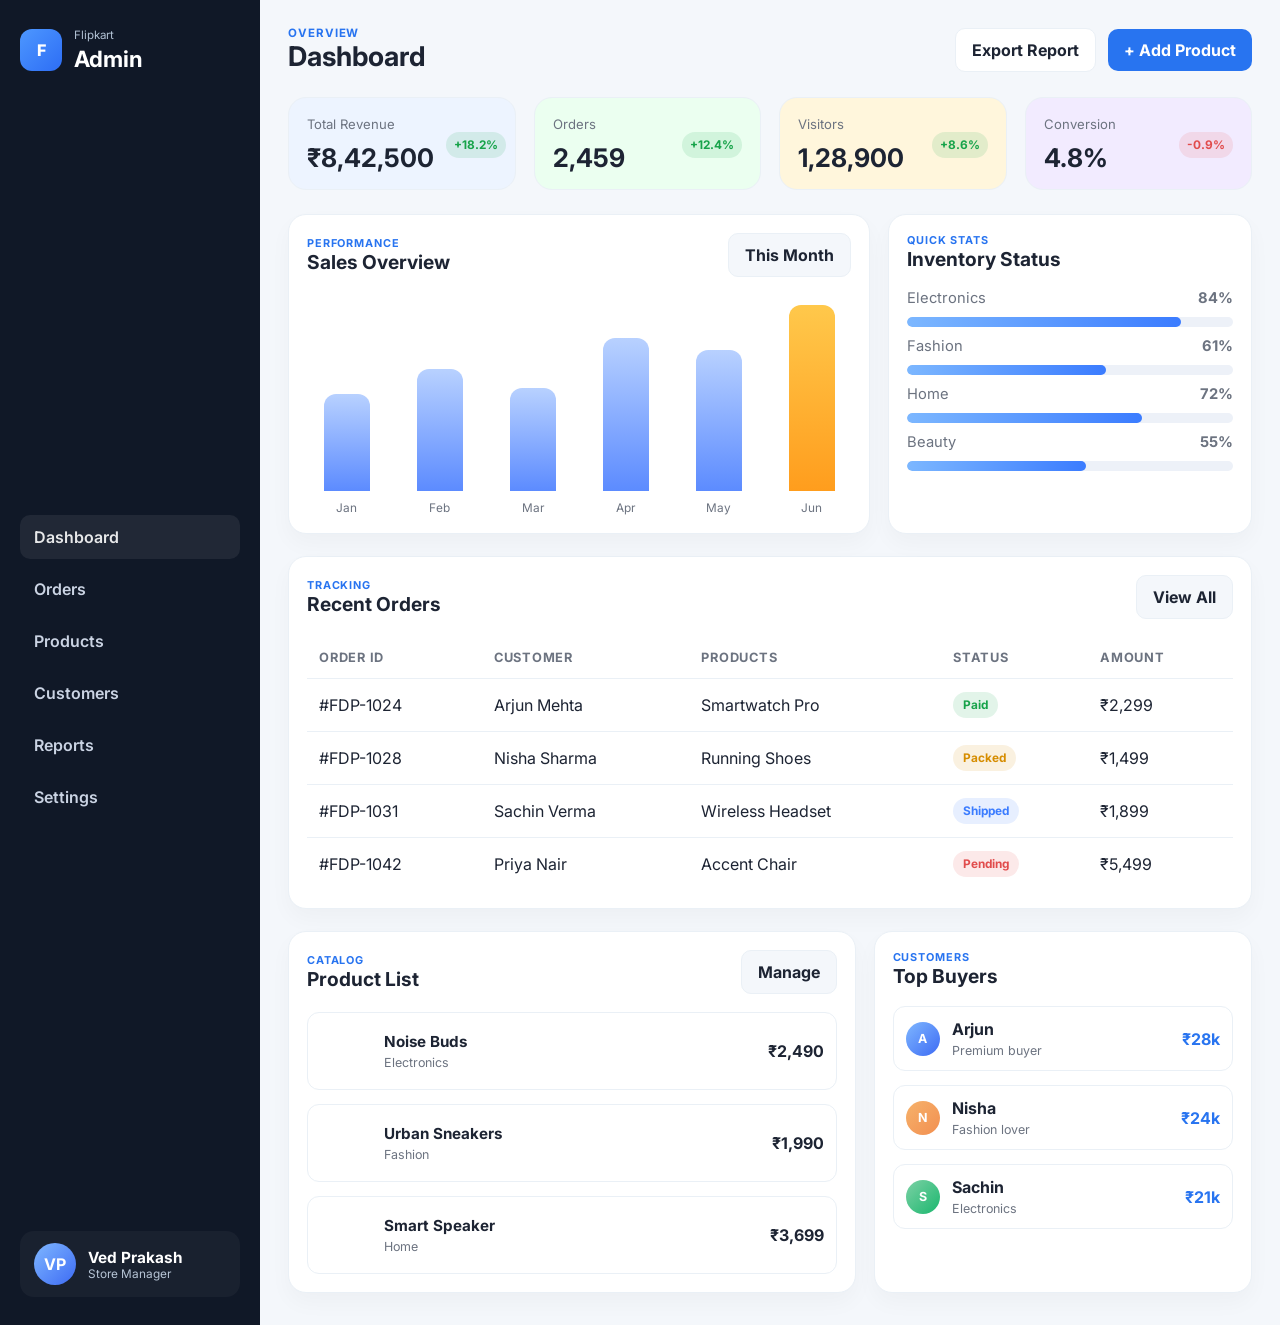
==== admin.html @ 03c3b3c8 "Create an admin dashboard for the Flipkart-style e-commerce site with analytics, orders, inventory, " ====
<!DOCTYPE html>
<html lang="en">
  <head>
    <meta charset="UTF-8" />
    <meta name="viewport" content="width=device-width, initial-scale=1.0" />
    <title>Flipkart Admin Dashboard</title>
    <link rel="preconnect" href="https://fonts.googleapis.com" />
    <link rel="preconnect" href="https://fonts.gstatic.com" crossorigin />
    <link
      href="https://fonts.googleapis.com/css2?family=Inter:wght@400;500;600;700;800&display=swap"
      rel="stylesheet"
    />
    <link rel="stylesheet" href="admin.css" />
  </head>
  <body>
    <div class="admin-shell">
      <aside class="sidebar">
        <div class="brand-box">
          <div class="logo-mini">F</div>
          <div>
            <p class="brand-small">Flipkart</p>
            <h2>Admin</h2>
          </div>
        </div>

        <nav class="side-nav">
          <a class="nav-link active" href="#dashboard">Dashboard</a>
          <a class="nav-link" href="#orders">Orders</a>
          <a class="nav-link" href="#products">Products</a>
          <a class="nav-link" href="#customers">Customers</a>
          <a class="nav-link" href="#reports">Reports</a>
          <a class="nav-link" href="#settings">Settings</a>
        </nav>

        <div class="profile-card">
          <div class="avatar">VP</div>
          <div>
            <h4>Ved Prakash</h4>
            <p>Store Manager</p>
          </div>
        </div>
      </aside>

      <main class="main-panel">
        <header class="topbar" id="dashboard">
          <div>
            <p class="eyebrow">Overview</p>
            <h1>Dashboard</h1>
          </div>

          <div class="top-actions">
            <button class="ghost-btn" type="button">Export Report</button>
            <button class="primary-btn" type="button">+ Add Product</button>
          </div>
        </header>

        <section class="stats-grid">
          <article class="stat-card accent-blue">
            <div>
              <p>Total Revenue</p>
              <h3>₹8,42,500</h3>
            </div>
            <span class="delta positive">+18.2%</span>
          </article>

          <article class="stat-card accent-green">
            <div>
              <p>Orders</p>
              <h3>2,459</h3>
            </div>
            <span class="delta positive">+12.4%</span>
          </article>

          <article class="stat-card accent-gold">
            <div>
              <p>Visitors</p>
              <h3>1,28,900</h3>
            </div>
            <span class="delta positive">+8.6%</span>
          </article>

          <article class="stat-card accent-purple">
            <div>
              <p>Conversion</p>
              <h3>4.8%</h3>
            </div>
            <span class="delta negative">-0.9%</span>
          </article>
        </section>

        <section class="content-grid">
          <div class="panel chart-panel">
            <div class="panel-head">
              <div>
                <p class="eyebrow small">Performance</p>
                <h3>Sales Overview</h3>
              </div>
              <button class="mini-btn" type="button">This Month</button>
            </div>

            <div class="chart-bars" aria-label="Monthly sales chart">
              <div class="bar-group">
                <span class="bar" style="height: 46%;"></span>
                <label>Jan</label>
              </div>
              <div class="bar-group">
                <span class="bar" style="height: 58%;"></span>
                <label>Feb</label>
              </div>
              <div class="bar-group">
                <span class="bar" style="height: 49%;"></span>
                <label>Mar</label>
              </div>
              <div class="bar-group">
                <span class="bar" style="height: 73%;"></span>
                <label>Apr</label>
              </div>
              <div class="bar-group">
                <span class="bar" style="height: 67%;"></span>
                <label>May</label>
              </div>
              <div class="bar-group">
                <span class="bar active" style="height: 91%;"></span>
                <label>Jun</label>
              </div>
            </div>
          </div>

          <div class="panel quick-panel" id="reports">
            <div class="panel-head">
              <div>
                <p class="eyebrow small">Quick Stats</p>
                <h3>Inventory Status</h3>
              </div>
            </div>

            <div class="inventory-list">
              <div class="inventory-row">
                <span>Electronics</span>
                <strong>84%</strong>
              </div>
              <div class="progress"><i style="width: 84%"></i></div>

              <div class="inventory-row">
                <span>Fashion</span>
                <strong>61%</strong>
              </div>
              <div class="progress"><i style="width: 61%"></i></div>

              <div class="inventory-row">
                <span>Home</span>
                <strong>72%</strong>
              </div>
              <div class="progress"><i style="width: 72%"></i></div>

              <div class="inventory-row">
                <span>Beauty</span>
                <strong>55%</strong>
              </div>
              <div class="progress"><i style="width: 55%"></i></div>
            </div>
          </div>
        </section>

        <section class="panel table-panel" id="orders">
          <div class="panel-head">
            <div>
              <p class="eyebrow small">Tracking</p>
              <h3>Recent Orders</h3>
            </div>
            <button class="mini-btn" type="button">View All</button>
          </div>

          <table>
            <thead>
              <tr>
                <th>Order ID</th>
                <th>Customer</th>
                <th>Products</th>
                <th>Status</th>
                <th>Amount</th>
              </tr>
            </thead>
            <tbody>
              <tr>
                <td>#FDP-1024</td>
                <td>Arjun Mehta</td>
                <td>Smartwatch Pro</td>
                <td><span class="status green">Paid</span></td>
                <td>₹2,299</td>
              </tr>
              <tr>
                <td>#FDP-1028</td>
                <td>Nisha Sharma</td>
                <td>Running Shoes</td>
                <td><span class="status amber">Packed</span></td>
                <td>₹1,499</td>
              </tr>
              <tr>
                <td>#FDP-1031</td>
                <td>Sachin Verma</td>
                <td>Wireless Headset</td>
                <td><span class="status blue">Shipped</span></td>
                <td>₹1,899</td>
              </tr>
              <tr>
                <td>#FDP-1042</td>
                <td>Priya Nair</td>
                <td>Accent Chair</td>
                <td><span class="status red">Pending</span></td>
                <td>₹5,499</td>
              </tr>
            </tbody>
          </table>
        </section>

        <section class="bottom-grid">
          <div class="panel" id="products">
            <div class="panel-head">
              <div>
                <p class="eyebrow small">Catalog</p>
                <h3>Product List</h3>
              </div>
              <button class="mini-btn" type="button">Manage</button>
            </div>

            <div class="product-list">
              <div class="product-item">
                <div class="thumb thumb-1"></div>
                <div>
                  <h4>Noise Buds</h4>
                  <p>Electronics</p>
                </div>
                <strong>₹2,490</strong>
              </div>

              <div class="product-item">
                <div class="thumb thumb-2"></div>
                <div>
                  <h4>Urban Sneakers</h4>
                  <p>Fashion</p>
                </div>
                <strong>₹1,990</strong>
              </div>

              <div class="product-item">
                <div class="thumb thumb-3"></div>
                <div>
                  <h4>Smart Speaker</h4>
                  <p>Home</p>
                </div>
                <strong>₹3,699</strong>
              </div>
            </div>
          </div>

          <div class="panel" id="customers">
            <div class="panel-head">
              <div>
                <p class="eyebrow small">Customers</p>
                <h3>Top Buyers</h3>
              </div>
            </div>

            <div class="customer-list">
              <div class="customer-item">
                <div class="avatar-sm">A</div>
                <div>
                  <strong>Arjun</strong>
                  <p>Premium buyer</p>
                </div>
                <span>₹28k</span>
              </div>
              <div class="customer-item">
                <div class="avatar-sm alt">N</div>
                <div>
                  <strong>Nisha</strong>
                  <p>Fashion lover</p>
                </div>
                <span>₹24k</span>
              </div>
              <div class="customer-item">
                <div class="avatar-sm alt2">S</div>
                <div>
                  <strong>Sachin</strong>
                  <p>Electronics</p>
                </div>
                <span>₹21k</span>
              </div>
            </div>
          </div>
        </section>
      </main>
    </div>

    <script src="admin.js"></script>
  </body>
</html>
---- admin.css ----
* {
  box-sizing: border-box;
  margin: 0;
  padding: 0;
}

:root {
  --bg: #f4f7fb;
  --panel: #ffffff;
  --primary: #2874f0;
  --primary-dark: #1b66ea;
  --text: #1d2433;
  --muted: #6c7380;
  --line: #eaf0f6;
  --blue-soft: #edf4ff;
  --green-soft: #ebfff0;
  --gold-soft: #fff6dc;
  --purple-soft: #f2ebff;
  --green: #17a34a;
  --amber: #d68d00;
  --red: #e14c4c;
  --blue: #3b7cff;
}

html {
  scroll-behavior: smooth;
}

body {
  font-family: "Inter", sans-serif;
  background: var(--bg);
  color: var(--text);
}

button,
input {
  font: inherit;
}

button {
  cursor: pointer;
}

a {
  text-decoration: none;
  color: inherit;
}

.admin-shell {
  display: grid;
  grid-template-columns: 260px minmax(0, 1fr);
  min-height: 100vh;
}

.sidebar {
  background: #101827;
  color: white;
  padding: 28px 20px;
  display: flex;
  flex-direction: column;
  justify-content: space-between;
}

.brand-box {
  display: flex;
  align-items: center;
  gap: 12px;
  margin-bottom: 30px;
}

.logo-mini {
  width: 42px;
  height: 42px;
  border-radius: 12px;
  display: grid;
  place-items: center;
  background: linear-gradient(135deg, #4d97ff, #2d6df5);
  color: white;
  font-weight: 800;
}

.brand-small {
  color: #b2c2d4;
  font-size: 0.72rem;
  margin-bottom: 3px;
}

.brand-box h2 {
  font-size: 1.4rem;
}

.side-nav {
  display: grid;
  gap: 8px;
}

.nav-link {
  color: #dfe8f8;
  padding: 12px 14px;
  border-radius: 10px;
  font-weight: 600;
  opacity: 0.9;
  transition: 0.2s ease;
}

.nav-link:hover,
.nav-link.active {
  background: rgba(255, 255, 255, 0.08);
  color: white;
}

.profile-card {
  display: flex;
  align-items: center;
  gap: 12px;
  background: rgba(255, 255, 255, 0.04);
  padding: 12px 14px;
  border-radius: 14px;
}

.avatar,
.avatar-sm {
  display: grid;
  place-items: center;
  font-weight: 700;
  border-radius: 50%;
  background: linear-gradient(135deg, #7fb7ff, #3d6bf4);
  color: white;
}

.avatar {
  width: 42px;
  height: 42px;
}

.profile-card h4 {
  font-size: 0.96rem;
}

.profile-card p {
  font-size: 0.74rem;
  color: #b7c5d6;
}

.main-panel {
  padding: 26px 28px 32px;
}

.topbar {
  display: flex;
  align-items: center;
  justify-content: space-between;
  gap: 18px;
  margin-bottom: 24px;
}

.eyebrow {
  color: var(--primary);
  font-weight: 700;
  letter-spacing: 0.08em;
  text-transform: uppercase;
  font-size: 0.72rem;
}

.eyebrow.small {
  font-size: 0.68rem;
}

.topbar h1 {
  font-size: clamp(1.7rem, 2vw, 2.3rem);
}

.top-actions {
  display: flex;
  align-items: center;
  gap: 12px;
}

.ghost-btn,
.mini-btn,
.primary-btn {
  border: none;
  padding: 11px 16px;
  border-radius: 10px;
  font-weight: 700;
}

.ghost-btn {
  background: #ffffff;
  color: var(--text);
  border: 1px solid var(--line);
}

.primary-btn {
  background: var(--primary);
  color: #fff;
}

.stats-grid {
  display: grid;
  grid-template-columns: repeat(4, minmax(0, 1fr));
  gap: 18px;
  margin-bottom: 24px;
}

.stat-card {
  border-radius: 18px;
  padding: 18px 18px 16px;
  display: flex;
  align-items: center;
  justify-content: space-between;
  gap: 12px;
  border: 1px solid var(--line);
}

.stat-card p {
  font-size: 0.82rem;
  margin-bottom: 10px;
  color: var(--muted);
}

.stat-card h3 {
  font-size: clamp(1.4rem, 2vw, 2rem);
}

.accent-blue { background: var(--blue-soft); }
.accent-green { background: var(--green-soft); }
.accent-gold { background: var(--gold-soft); }
.accent-purple { background: var(--purple-soft); }

.delta {
  font-size: 0.74rem;
  font-weight: 700;
  padding: 6px 8px;
  border-radius: 999px;
}

.delta.positive {
  background: rgba(23, 163, 74, 0.12);
  color: var(--green);
}

.delta.negative {
  background: rgba(225, 76, 76, 0.12);
  color: var(--red);
}

.content-grid {
  display: grid;
  grid-template-columns: 1.6fr 1fr;
  gap: 18px;
  margin-bottom: 22px;
}

.panel {
  background: var(--panel);
  border: 1px solid var(--line);
  border-radius: 18px;
  padding: 18px;
  box-shadow: 0 10px 22px rgba(17, 26, 42, 0.03);
}

.panel-head {
  display: flex;
  align-items: center;
  justify-content: space-between;
  gap: 10px;
  margin-bottom: 18px;
}

.panel-head h3 {
  font-size: 1.2rem;
}

.mini-btn {
  background: #f4f7fb;
  color: var(--text);
  border: 1px solid var(--line);
}

.chart-bars {
  display: grid;
  grid-template-columns: repeat(6, minmax(0, 1fr));
  align-items: end;
  gap: 14px;
  height: 220px;
  padding-top: 10px;
}

.bar-group {
  display: flex;
  flex-direction: column;
  align-items: center;
  justify-content: end;
  height: 100%;
  gap: 10px;
}

.bar {
  width: 100%;
  max-width: 46px;
  min-height: 20%;
  border-radius: 12px 12px 0 0;
  background: linear-gradient(180deg, #b8d1ff, #5c8bff);
  display: block;
}

.bar.active {
  background: linear-gradient(180deg, #ffc84b, #ff9d1d);
}

.bar-group label {
  color: var(--muted);
  font-size: 0.74rem;
}

.inventory-list {
  display: grid;
  gap: 10px;
}

.inventory-row {
  display: flex;
  align-items: center;
  justify-content: space-between;
  font-size: 0.92rem;
  color: var(--muted);
}

.progress {
  height: 10px;
  border-radius: 999px;
  background: #edf1f8;
  overflow: hidden;
}

.progress i {
  display: block;
  height: 100%;
  border-radius: inherit;
  background: linear-gradient(90deg, #7cb7ff, #3b7cff);
}

.table-panel {
  margin-bottom: 22px;
}

table {
  width: 100%;
  border-collapse: collapse;
}

th,
td {
  text-align: left;
  padding: 13px 12px;
  border-bottom: 1px solid var(--line);
}

th {
  color: var(--muted);
  font-size: 0.8rem;
  font-weight: 700;
  text-transform: uppercase;
  letter-spacing: 0.06em;
}

tbody tr:last-child td {
  border-bottom: none;
}

.status {
  display: inline-block;
  padding: 6px 10px;
  border-radius: 999px;
  font-size: 0.74rem;
  font-weight: 700;
  text-align: center;
}

.status.green {
  background: rgba(23, 163, 74, 0.12);
  color: var(--green);
}

.status.amber {
  background: rgba(214, 141, 0, 0.12);
  color: var(--amber);
}

.status.blue {
  background: rgba(59, 124, 255, 0.12);
  color: var(--blue);
}

.status.red {
  background: rgba(225, 76, 76, 0.12);
  color: var(--red);
}

.bottom-grid {
  display: grid;
  grid-template-columns: 1.2fr 0.8fr;
  gap: 18px;
}

.product-list,
.customer-list {
  display: grid;
  gap: 14px;
}

.product-item,
.customer-item {
  display: flex;
  align-items: center;
  gap: 12px;
  border: 1px solid var(--line);
  border-radius: 12px;
  padding: 12px;
}

.thumb {
  width: 52px;
  height: 52px;
  border-radius: 12px;
  background-size: cover;
  background-position: center;
}

.thumb-1 {
  background-image: url('https://images.unsplash.com/photo-1546435770-a3e426bf472b?auto=format&fit=crop&w=300&q=80');
}

.thumb-2 {
  background-image: url('https://images.unsplash.com/photo-1543508282-6319a3e2621f?auto=format&fit=crop&w=300&q=80');
}

.thumb-3 {
  background-image: url('https://images.unsplash.com/photo-1518444065439-e933c06ce9cd?auto=format&fit=crop&w=300&q=80');
}

.product-item h4 {
  font-size: 0.95rem;
  margin-bottom: 4px;
}

.product-item p,
.customer-item p {
  color: var(--muted);
  font-size: 0.78rem;
}

.product-item strong {
  margin-left: auto;
}

.avatar-sm {
  width: 34px;
  height: 34px;
  font-size: 0.78rem;
}

.avatar-sm.alt {
  background: linear-gradient(135deg, #f6b26b, #f28f50);
}

.avatar-sm.alt2 {
  background: linear-gradient(135deg, #7cd1a5, #1bb76e);
}

.customer-item strong {
  display: block;
  margin-bottom: 4px;
}

.customer-item span {
  margin-left: auto;
  font-weight: 700;
  color: var(--primary);
}

@media (max-width: 1100px) {
  .stats-grid {
    grid-template-columns: repeat(2, minmax(0, 1fr));
  }

  .content-grid,
  .bottom-grid {
    grid-template-columns: 1fr;
  }
}

@media (max-width: 820px) {
  .admin-shell {
    grid-template-columns: 1fr;
  }

  .sidebar {
    padding-bottom: 16px;
  }

  .side-nav {
    grid-template-columns: repeat(3, minmax(0, 1fr));
  }

  .main-panel {
    padding: 18px 16px 30px;
  }
}

@media (max-width: 560px) {
  .stats-grid,
  .side-nav {
    grid-template-columns: 1fr;
  }

  .topbar,
  .top-actions,
  .panel-head {
    flex-direction: column;
    align-items: flex-start;
  }

  .chart-bars {
    gap: 8px;
  }
}
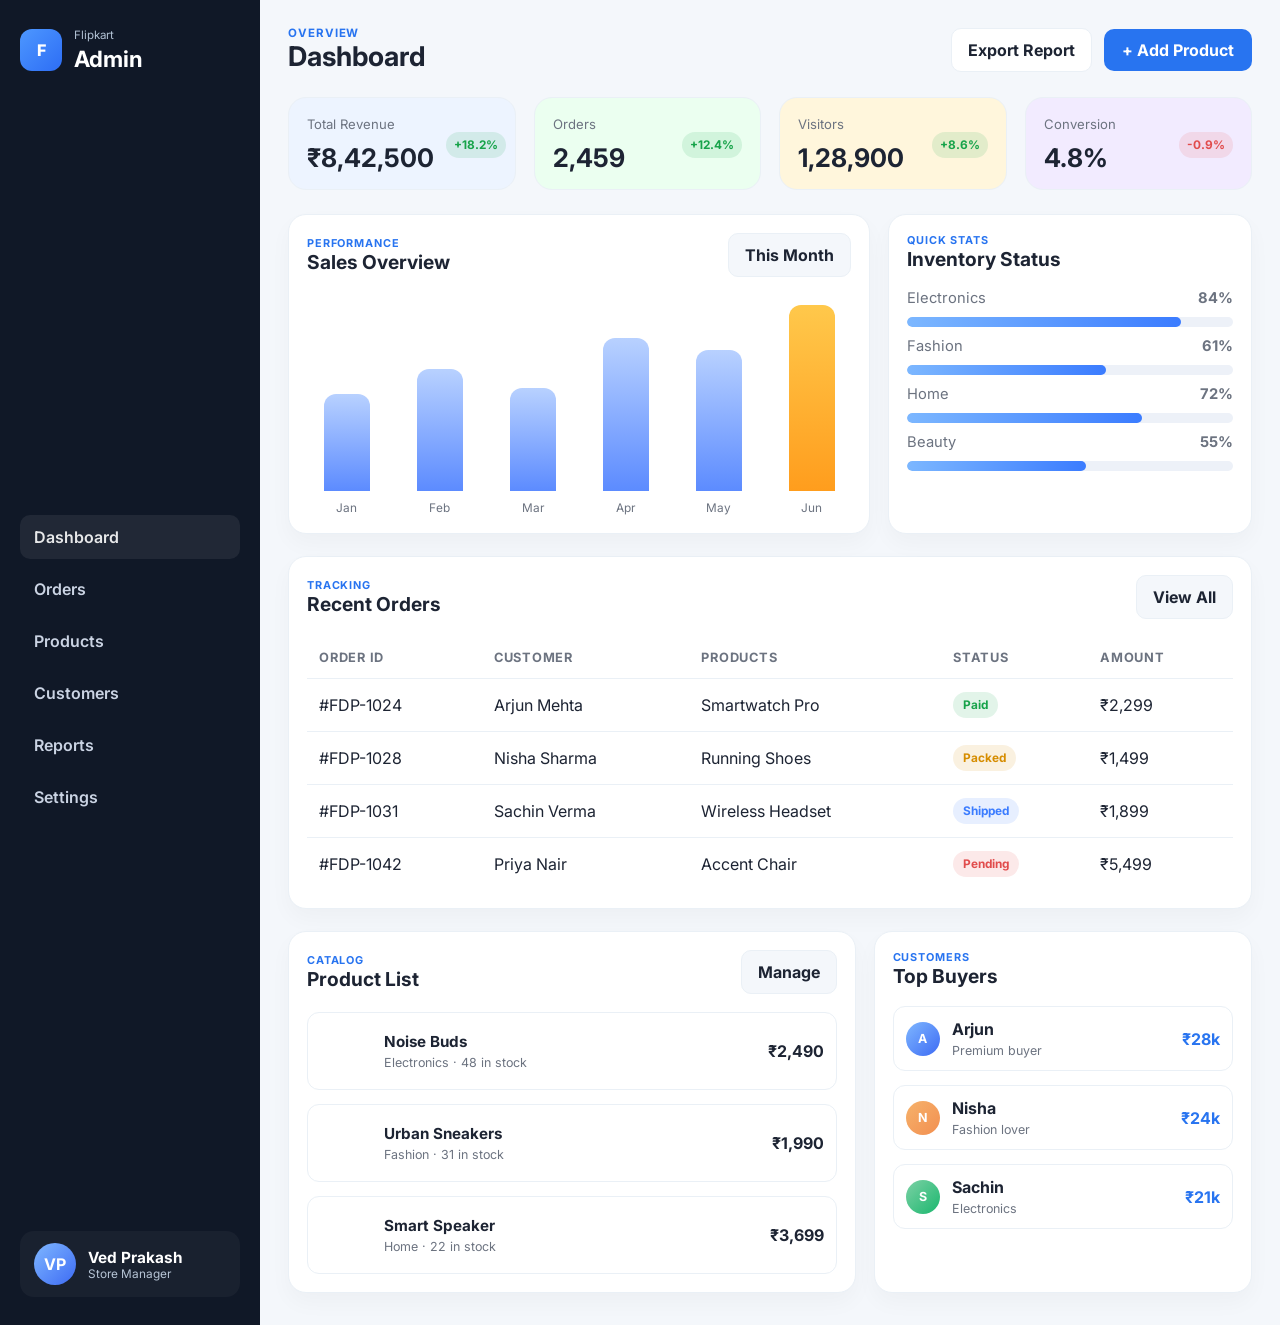
==== commit 0fc418b3: "Add admin product management flow with add-product modal and dynamic product listing." ====
--- a/admin.html
+++ b/admin.html
@@ -50,7 +50,7 @@
 
           <div class="top-actions">
             <button class="ghost-btn" type="button">Export Report</button>
-            <button class="primary-btn" type="button">+ Add Product</button>
+            <button class="primary-btn" id="openAddProductModal" type="button">+ Add Product</button>
           </div>
         </header>
 
@@ -221,37 +221,10 @@
                 <p class="eyebrow small">Catalog</p>
                 <h3>Product List</h3>
               </div>
-              <button class="mini-btn" type="button">Manage</button>
-            </div>
-
-            <div class="product-list">
-              <div class="product-item">
-                <div class="thumb thumb-1"></div>
-                <div>
-                  <h4>Noise Buds</h4>
-                  <p>Electronics</p>
-                </div>
-                <strong>₹2,490</strong>
-              </div>
-
-              <div class="product-item">
-                <div class="thumb thumb-2"></div>
-                <div>
-                  <h4>Urban Sneakers</h4>
-                  <p>Fashion</p>
-                </div>
-                <strong>₹1,990</strong>
-              </div>
-
-              <div class="product-item">
-                <div class="thumb thumb-3"></div>
-                <div>
-                  <h4>Smart Speaker</h4>
-                  <p>Home</p>
-                </div>
-                <strong>₹3,699</strong>
-              </div>
-            </div>
+              <button class="mini-btn" type="button" id="refreshProductsBtn">Manage</button>
+            </div>
+
+            <div class="product-list" id="productList"></div>
           </div>
 
           <div class="panel" id="customers">
@@ -293,6 +266,43 @@
       </main>
     </div>
 
+    <div class="modal hidden" id="productModal" aria-hidden="true">
+      <div class="modal-content" role="dialog" aria-modal="true" aria-labelledby="productModalTitle">
+        <button class="close-modal" id="closeProductModal" type="button" aria-label="Close product modal">×</button>
+        <h3 id="productModalTitle">Add New Product</h3>
+
+        <form id="productForm">
+          <div class="field-row">
+            <label for="productName">Product Name</label>
+            <input id="productName" name="name" type="text" placeholder="Enter product name" required />
+          </div>
+
+          <div class="field-row">
+            <label for="productCategory">Category</label>
+            <input id="productCategory" name="category" type="text" placeholder="Electronics, Fashion, Home..." required />
+          </div>
+
+          <div class="field-grid">
+            <div class="field-row">
+              <label for="productPrice">Price</label>
+              <input id="productPrice" name="price" type="number" min="1" placeholder="1999" required />
+            </div>
+            <div class="field-row">
+              <label for="productStock">Stock</label>
+              <input id="productStock" name="stock" type="number" min="0" placeholder="50" required />
+            </div>
+          </div>
+
+          <div class="field-row">
+            <label for="productImage">Image URL</label>
+            <input id="productImage" name="image" type="url" placeholder="https://example.com/image.jpg" required />
+          </div>
+
+          <button class="submit-btn" type="submit">Save Product</button>
+        </form>
+      </div>
+    </div>
+
     <script src="admin.js"></script>
   </body>
 </html>
--- a/admin.css
+++ b/admin.css
@@ -178,7 +178,8 @@
 
 .ghost-btn,
 .mini-btn,
-.primary-btn {
+.primary-btn,
+.submit-btn {
   border: none;
   padding: 11px 16px;
   border-radius: 10px;
@@ -191,9 +192,14 @@
   border: 1px solid var(--line);
 }
 
-.primary-btn {
+.primary-btn,
+.submit-btn {
   background: var(--primary);
   color: #fff;
+}
+
+.primary-btn {
+  padding-inline: 18px;
 }
 
 .stats-grid {
@@ -428,18 +434,6 @@
   background-position: center;
 }
 
-.thumb-1 {
-  background-image: url('https://images.unsplash.com/photo-1546435770-a3e426bf472b?auto=format&fit=crop&w=300&q=80');
-}
-
-.thumb-2 {
-  background-image: url('https://images.unsplash.com/photo-1543508282-6319a3e2621f?auto=format&fit=crop&w=300&q=80');
-}
-
-.thumb-3 {
-  background-image: url('https://images.unsplash.com/photo-1518444065439-e933c06ce9cd?auto=format&fit=crop&w=300&q=80');
-}
-
 .product-item h4 {
   font-size: 0.95rem;
   margin-bottom: 4px;
@@ -480,6 +474,80 @@
   color: var(--primary);
 }
 
+.modal {
+  position: fixed;
+  inset: 0;
+  background: rgba(15, 23, 42, 0.5);
+  display: grid;
+  place-items: center;
+  z-index: 200;
+  padding: 18px;
+}
+
+.modal.hidden {
+  display: none;
+}
+
+.modal-content {
+  width: min(480px, 100%);
+  background: white;
+  border-radius: 18px;
+  padding: 22px 20px 18px;
+  box-shadow: 0 20px 40px rgba(0, 0, 0, 0.18);
+  position: relative;
+}
+
+.close-modal {
+  position: absolute;
+  top: 12px;
+  right: 12px;
+  border: none;
+  background: #eef3ff;
+  color: var(--text);
+  width: 32px;
+  height: 32px;
+  border-radius: 50%;
+  font-size: 1.4rem;
+}
+
+.modal-content h3 {
+  margin-bottom: 18px;
+}
+
+#productForm {
+  display: grid;
+  gap: 14px;
+}
+
+.field-row {
+  display: grid;
+  gap: 8px;
+}
+
+.field-row label {
+  font-weight: 600;
+  font-size: 0.92rem;
+}
+
+.field-row input {
+  width: 100%;
+  padding: 12px 14px;
+  border-radius: 10px;
+  border: 1px solid var(--line);
+  background: #fff;
+}
+
+.field-grid {
+  display: grid;
+  grid-template-columns: repeat(2, minmax(0, 1fr));
+  gap: 12px;
+}
+
+.submit-btn {
+  width: 100%;
+  margin-top: 4px;
+}
+
 @media (max-width: 1100px) {
   .stats-grid {
     grid-template-columns: repeat(2, minmax(0, 1fr));
@@ -511,7 +579,8 @@
 
 @media (max-width: 560px) {
   .stats-grid,
-  .side-nav {
+  .side-nav,
+  .field-grid {
     grid-template-columns: 1fr;
   }
 
